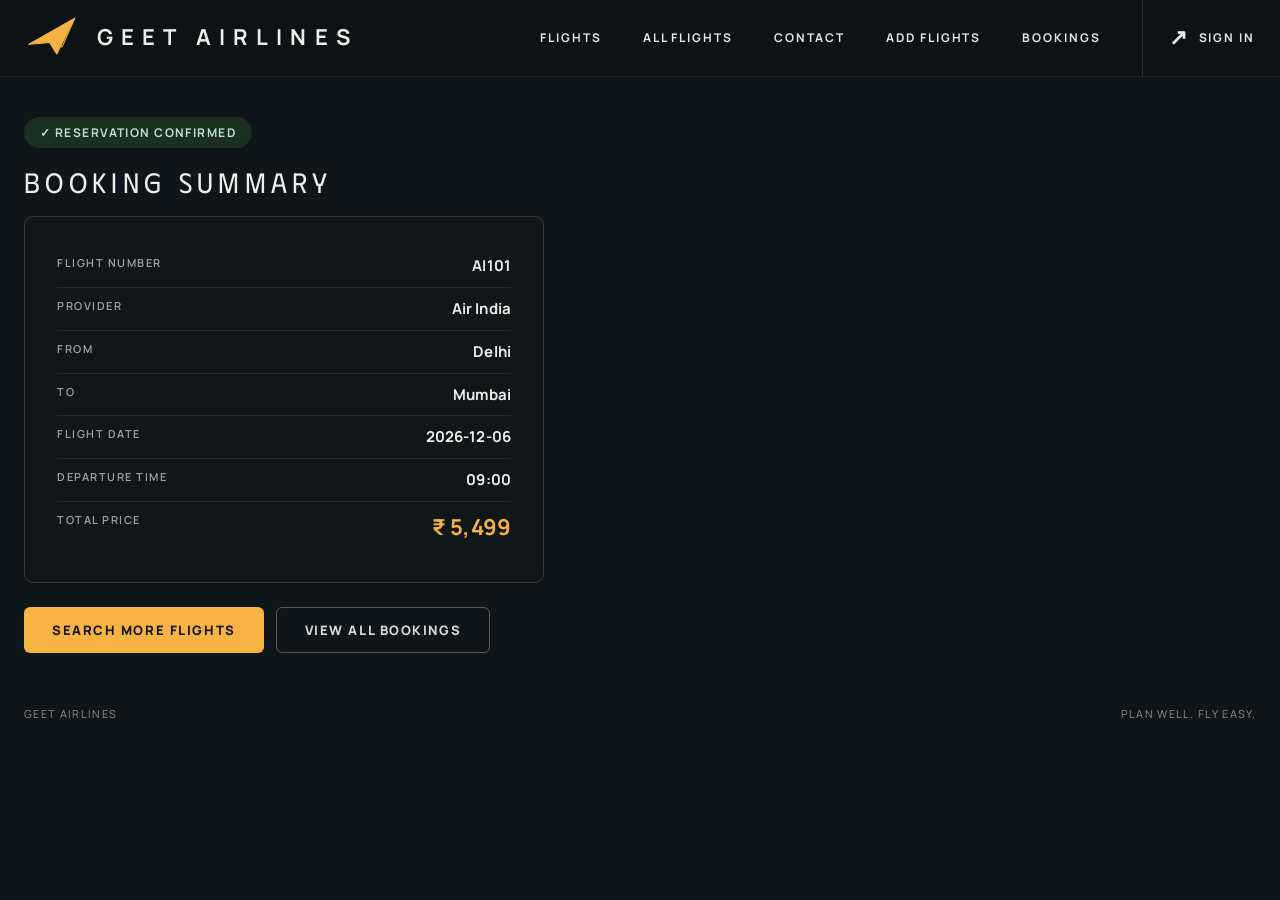
==== summary.html @ dc755e6f "Deploy static pages to root and public with native Cloudflare redirects" ====
<!DOCTYPE html>
<html lang="en">
<head>
  <meta charset="UTF-8">
  <meta name="viewport" content="width=device-width, initial-scale=1">
  <meta name="theme-color" content="#0d1618">
  <title>Reservation Summary | Geet Airlines</title>
  <link rel="stylesheet" href="css/geet.css">
</head>
<body class="departure-page">
<div class="departure-shell">
  <header class="topbar">
    <a class="brand" href="index.html" aria-label="Geet Airlines home">
      <svg class="brand-mark" viewBox="0 0 64 48" aria-hidden="true"><path d="M4 31 55 2 35 42 27 29 4 31Z"/><path d="m27 29 14 5 14-32"/></svg>
      <span>GEET AIRLINES</span>
    </a>
    <nav class="main-nav" aria-label="Main navigation">
      <a href="index.html">Flights</a>
      <a href="viewflights.html">All flights</a>
      <a href="contact.html">Contact</a>
      <a href="addflights.html">Add flights</a>
      <a href="viewbookings.html">Bookings</a>
      <a class="logout-link" href="login.html"><span aria-hidden="true">↗</span> Sign In</a>
    </nav>
  </header>
  <main class="inner-main">
    <p class="confirmed-badge">✓ Reservation confirmed</p>
    <h1 class="page-title">Booking Summary</h1>
    <div class="detail-card">
      <div class="detail-row"><span class="detail-label">Flight Number</span><span id="sFlightNo" class="detail-value col-mono">-</span></div>
      <div class="detail-row"><span class="detail-label">Provider</span><span id="sProvider" class="detail-value">-</span></div>
      <div class="detail-row"><span class="detail-label">From</span><span id="sSource" class="detail-value">-</span></div>
      <div class="detail-row"><span class="detail-label">To</span><span id="sDestination" class="detail-value">-</span></div>
      <div class="detail-row"><span class="detail-label">Flight Date</span><span id="sDate" class="detail-value">-</span></div>
      <div class="detail-row"><span class="detail-label">Departure Time</span><span id="sTime" class="detail-value">-</span></div>
      <div class="detail-row"><span class="detail-label">Total Price</span><span id="sPrice" class="detail-value price-big">-</span></div>
    </div>
    <div style="margin-top:24px;display:flex;gap:12px;flex-wrap:wrap">
      <a class="geet-btn" href="index.html" style="display:inline-flex;width:auto;padding:0 28px">Search More Flights</a>
      <a class="geet-btn secondary" href="viewbookings.html" style="display:inline-flex;width:auto;padding:0 28px">View All Bookings</a>
    </div>
  </main>
  <footer class="site-footer"><span>Geet Airlines</span><span>Plan well. Fly easy.</span></footer>
</div>

<script>
const params = new URLSearchParams(window.location.search);
const bid = parseInt(params.get("bid"));
const bookings = JSON.parse(localStorage.getItem("geet_bookings") || "[]");
const current = bookings.find(b => b.id === bid) || bookings[bookings.length - 1] || {
  flightnumber: "AI101",
  provider: "Air India",
  source: "Delhi",
  destination: "Mumbai",
  date: new Date().toISOString().split("T")[0],
  time: "09:00",
  price: 5499
};

document.getElementById("sFlightNo").textContent = current.flightnumber;
document.getElementById("sProvider").textContent = current.provider;
document.getElementById("sSource").textContent = current.source;
document.getElementById("sDestination").textContent = current.destination;
document.getElementById("sDate").textContent = current.date;
document.getElementById("sTime").textContent = current.time;
document.getElementById("sPrice").textContent = "₹ " + Number(current.price).toLocaleString("en-IN");
</script>
</body>
</html>
---- css/geet.css ----
@import url('https://fonts.googleapis.com/css2?family=DM+Mono:wght@400;500&family=Manrope:wght@400;500;600;700;800&family=Phudu:wght@400;500&display=swap');
:root{color-scheme:dark;--ink:#0d1618;--ink-raised:#111a1c;--rule:#30383a;--paper:#edede9;--muted:#9da5a2;--amber:#f7b342;--green:#bddecb;--sans:'Manrope',Arial,sans-serif;--mono:'DM Mono',Consolas,monospace}
*{box-sizing:border-box}html{min-height:100%;background:var(--ink)}body{margin:0;background:var(--ink);color:var(--paper);font:14px/1.45 var(--sans);letter-spacing:.01em}a{color:inherit;text-decoration:none}button,select{font:inherit}.departure-shell{width:min(100%,1505px);min-height:100vh;margin:0 auto;background:var(--ink);overflow:hidden}.topbar{height:77px;display:flex;align-items:center;padding:0 25px;border-bottom:1px solid #1b2426;background:#0c1315;gap:28px}.brand{height:100%;display:flex;align-items:center;gap:14px;flex:0 0 31%;font-size:22px;font-weight:700;letter-spacing:.37em;white-space:nowrap}.brand-mark{width:58px;height:44px;fill:var(--amber);stroke:var(--amber);stroke-width:1.1;stroke-linejoin:round}.brand-mark path+path{fill:none}.main-nav{height:100%;display:flex;align-items:center;justify-content:flex-end;gap:clamp(18px,3.2vw,48px);flex:1}.main-nav a{position:relative;height:100%;display:flex;align-items:center;font-size:12px;font-weight:700;letter-spacing:.16em;text-transform:uppercase;white-space:nowrap;color:#e4e6e2}.main-nav a:hover,.main-nav a:focus-visible{color:var(--amber)}.main-nav a.active:after{position:absolute;content:'';height:3px;left:0;right:0;bottom:18px;background:var(--amber)}.main-nav .logout-link{border-left:1px solid #293134;padding-left:26px;gap:10px}.logout-link span{font-size:22px;color:var(--paper)}
.panorama{height:238px;position:relative;overflow:hidden}.photo-track{height:100%;display:grid;grid-template-columns:1fr 1.1fr 1fr;gap:3px}.photo-panel{position:relative;overflow:hidden;margin:0;min-width:0;background:#172022}.photo-panel img{display:block;width:100%;height:100%;object-fit:cover;transition:filter .45s ease,transform .6s ease;filter:saturate(.78) brightness(.8)}.photo-panel.is-active img{filter:saturate(.97) brightness(.97);transform:scale(1.012)}.photo-panel figcaption{position:absolute;width:1px;height:1px;overflow:hidden;clip:rect(0,0,0,0);white-space:nowrap}.slide-arrow{position:absolute;top:50%;transform:translateY(-50%);width:47px;height:47px;border:1px solid #fff5;border-radius:50%;background:#111a1ccc;color:white;font-size:34px;font-weight:300;line-height:35px;cursor:pointer;transition:background .2s ease}.slide-arrow:hover,.slide-arrow:focus-visible{background:var(--amber);color:#121819}.slide-prev{left:24px}.slide-next{right:24px}.slide-dots{position:absolute;left:50%;bottom:13px;transform:translateX(-50%);display:flex;gap:13px;padding:7px 12px;border-radius:20px;background:#11171970}.slide-dots button{width:10px;height:10px;border:0;border-radius:50%;padding:0;background:#b8b9b2;opacity:.7;cursor:pointer}.slide-dots button.is-active{background:var(--amber);opacity:1;transform:scale(1.13)}
.search-board{margin:24px 24px 0;padding:18px 30px;border:1px solid #343b3d;border-radius:9px;background:#101719}.search-form{display:grid;grid-template-columns:1.1fr 1.1fr 1.1fr .8fr;gap:30px;align-items:end}.field{position:relative;min-width:0;display:grid;gap:4px;color:#d8d9d4;font-size:12px;font-weight:500}.field select{height:45px;width:100%;appearance:none;border:1px solid #565b5b;border-radius:6px;padding:0 42px 0 16px;color:#f0f0eb;background:#151c1e url("data:image/svg+xml,%3Csvg xmlns='http://www.w3.org/2000/svg' width='16' height='16' viewBox='0 0 16 16'%3E%3Cpath d='m3 6 5 5 5-5' fill='none' stroke='%23edede9' stroke-width='1.8'/%3E%3C/svg%3E") no-repeat right 14px center;font-size:14px;outline:none}.field select:focus{border-color:var(--amber);box-shadow:0 0 0 2px #f7b34230}.search-button{height:45px;border:0;border-radius:6px;background:var(--amber);color:#111719;text-transform:uppercase;letter-spacing:.12em;font-weight:800;display:flex;align-items:center;justify-content:center;gap:13px;cursor:pointer;transition:filter .2s ease,transform .2s ease}.search-button:hover{filter:brightness(1.06);transform:translateY(-1px)}.search-button svg{width:22px;height:22px;fill:none;stroke:currentColor;stroke-width:2.1;stroke-linecap:round}
.results-section{margin:0 24px}.results-heading{height:63px;display:flex;align-items:center;gap:24px}.results-heading h1{margin:0;font:400 27px/1 'Phudu','Arial Narrow',sans-serif;letter-spacing:.19em;text-transform:uppercase;white-space:nowrap}.sample-label{padding-left:22px;border-left:1px solid #485052;color:var(--amber);font-size:12px;font-weight:500;letter-spacing:.24em;text-transform:uppercase;white-space:nowrap}.results-count{margin-left:auto;font:500 11px/1 var(--mono);letter-spacing:.14em;text-transform:uppercase;color:#deded8;white-space:nowrap}.results-count strong{font-weight:500;color:inherit}.notice{margin:0;padding:10px 14px;border-left:3px solid var(--amber);background:#182022;color:#e7e7e1}.notice-error{border-color:#db7770}
.table-scroll{overflow-x:auto}.flight-board{width:100%;border-collapse:collapse;table-layout:fixed;border:1px solid #343b3d;background:#101719}.flight-board th{height:42px;padding:8px 12px;border:1px solid #343b3d;text-align:left;color:#d9dad5;font:500 12px/1 var(--mono);letter-spacing:.1em;text-transform:uppercase;white-space:nowrap}.flight-board td{height:42px;padding:6px 12px;border:1px solid #30383a;font-size:15px;font-weight:600;white-space:nowrap}.flight-board tbody tr{transition:background .16s ease}.flight-board tbody tr:hover{background:#182225}.flight-board th:nth-child(1),.flight-board td:nth-child(1){width:5%;text-align:center}.flight-board th:nth-child(2),.flight-board td:nth-child(2){width:15%}.flight-board th:nth-child(3),.flight-board td:nth-child(3){width:20%}.flight-board th:nth-child(4),.flight-board td:nth-child(4){width:10%}.flight-board th:nth-child(5),.flight-board td:nth-child(5){width:14%}.flight-board th:nth-child(6),.flight-board td:nth-child(6){width:11%;text-align:right}.flight-board th:nth-child(7),.flight-board td:nth-child(7){width:12%;text-align:center}.flight-board th:nth-child(8),.flight-board td:nth-child(8){width:13%;text-align:center}.flight-board .serial{font:500 16px/1 var(--mono);color:var(--amber)}.flight-number{font-family:var(--mono);letter-spacing:.04em}.provider-cell{letter-spacing:.12em}.price{font-size:18px!important;font-weight:800!important}.rupee{font-family:var(--sans)}.duration{font-family:var(--mono);font-size:13px!important;font-weight:400!important}.book-button{display:inline-flex;min-width:145px;height:33px;align-items:center;justify-content:center;gap:9px;border-radius:5px;background:var(--amber);color:#101719;font-size:12px;font-weight:800;letter-spacing:.12em;text-transform:uppercase;transition:filter .2s ease}.book-button:hover,.book-button:focus-visible{filter:brightness(1.1);color:#101719}.book-button span{font-size:15px}.empty-state{text-align:center!important;padding:32px!important;color:var(--muted)!important}.site-footer{display:flex;justify-content:space-between;padding:25px 24px 34px;color:#87908d;font-size:11px;letter-spacing:.12em;text-transform:uppercase}
@media(max-width:900px){.topbar{height:auto;min-height:72px;padding:10px 18px;flex-wrap:wrap;gap:6px}.brand{height:52px;flex:1 1 100%;font-size:18px}.brand-mark{width:42px;height:36px}.main-nav{height:42px;justify-content:flex-start;gap:22px;overflow-x:auto}.main-nav a{font-size:10px}.main-nav a.active:after{bottom:2px}.main-nav .logout-link{padding-left:15px}.panorama{height:clamp(155px,27vw,238px)}.search-board{margin:18px 16px 0;padding:14px}.search-form{grid-template-columns:repeat(2,minmax(0,1fr));gap:12px}.search-button{min-height:45px}.results-section{margin:0 16px}.results-heading{height:60px;gap:13px}.results-heading h1{font-size:22px;letter-spacing:.13em}.sample-label{padding-left:13px;font-size:10px}.results-count{font-size:9px}.flight-board{min-width:900px}.site-footer{padding-left:16px;padding-right:16px}}
@media(max-width:540px){.topbar{padding-left:14px;padding-right:14px}.brand{font-size:16px;letter-spacing:.3em}.main-nav{gap:17px}.panorama{height:190px}.photo-track{grid-template-columns:1fr 1fr 1fr}.photo-panel img{filter:saturate(.85) brightness(.86)}.slide-arrow{width:36px;height:36px;font-size:26px;line-height:27px}.slide-prev{left:10px}.slide-next{right:10px}.search-board{margin:14px 10px 0;padding:12px}.search-form{gap:10px}.field{font-size:11px}.field select{height:42px;padding-left:10px;font-size:12px}.search-button{height:42px;font-size:11px;gap:7px}.results-section{margin:0 10px}.results-heading{height:auto;min-height:65px;flex-wrap:wrap;column-gap:11px;row-gap:6px;padding:12px 0}.results-heading h1{font-size:20px}.sample-label{font-size:9px}.results-count{flex:1 0 100%;margin:0}.site-footer{padding:22px 10px;font-size:9px}}
@media(prefers-reduced-motion:reduce){*,*::before,*::after{scroll-behavior:auto!important;transition:none!important;animation:none!important}.photo-panel img{transform:none!important}}

/* ── Auth pages (login / register) ──────────────────────────────────── */
.auth-shell{min-height:100vh;display:flex;align-items:center;justify-content:center;padding:40px 16px;background:var(--ink)}
.auth-card{width:min(100%,440px);border:1px solid #343b3d;border-radius:12px;background:#101719;padding:40px 36px}
.auth-brand{display:flex;align-items:center;gap:12px;margin-bottom:32px;text-decoration:none}
.auth-brand svg{width:44px;height:33px;fill:var(--amber);stroke:var(--amber);stroke-width:1.1;stroke-linejoin:round}
.auth-brand svg path+path{fill:none}
.auth-brand span{font-size:17px;font-weight:700;letter-spacing:.35em;color:var(--paper)}
.auth-title{margin:0 0 24px;font:400 26px/1 'Phudu','Arial Narrow',sans-serif;letter-spacing:.18em;text-transform:uppercase;color:var(--paper)}
.auth-notice{margin:0 0 20px;padding:10px 14px;border-left:3px solid #db7770;background:#182022;color:#e7e7e1;font-size:13px}
.auth-notice.ok{border-color:var(--green)}
.form-row{display:grid;gap:14px;margin-bottom:22px}
.form-field{display:grid;gap:5px}
.form-field label{font-size:11px;font-weight:600;letter-spacing:.16em;text-transform:uppercase;color:var(--muted)}
.form-field input,.form-field textarea,.form-field select{height:44px;width:100%;border:1px solid #565b5b;border-radius:6px;padding:0 14px;background:#151c1e;color:#f0f0eb;font:14px var(--sans);outline:none;appearance:none;transition:border-color .18s}
.form-field textarea{height:100px;padding:10px 14px;resize:vertical}
.form-field select{background:#151c1e url("data:image/svg+xml,%3Csvg xmlns='http://www.w3.org/2000/svg' width='16' height='16' viewBox='0 0 16 16'%3E%3Cpath d='m3 6 5 5 5-5' fill='none' stroke='%23edede9' stroke-width='1.8'/%3E%3C/svg%3E") no-repeat right 14px center}
.form-field input:focus,.form-field textarea:focus,.form-field select:focus{border-color:var(--amber);box-shadow:0 0 0 2px #f7b34230}
.form-field input[readonly]{opacity:.65;cursor:not-allowed}
.radio-group{display:flex;gap:20px;padding:10px 0}
.radio-group label{display:flex;align-items:center;gap:7px;font-size:14px;font-weight:600;color:#d8d9d4;cursor:pointer}
.radio-group input[type=radio]{width:16px;height:16px;accent-color:var(--amber)}
.geet-btn{width:100%;height:46px;border:0;border-radius:6px;background:var(--amber);color:#111719;font:800 13px var(--sans);letter-spacing:.12em;text-transform:uppercase;cursor:pointer;transition:filter .2s,transform .2s;display:flex;align-items:center;justify-content:center;gap:10px}
.geet-btn:hover{filter:brightness(1.07);transform:translateY(-1px)}
.geet-btn.secondary{background:transparent;border:1px solid #565b5b;color:#d8d9d4}
.geet-btn.secondary:hover{border-color:var(--amber);color:var(--amber)}
.geet-btn.danger{background:#c0392b}
.geet-btn.danger:hover{filter:brightness(1.1)}
.auth-link{display:block;margin-top:18px;text-align:center;font-size:12px;font-weight:600;letter-spacing:.08em;color:var(--muted)}
.auth-link a{color:var(--amber)}
.auth-link a:hover{text-decoration:underline}

/* ── Inner pages (authenticated) ────────────────────────────────────── */
.inner-main{padding:28px 24px;max-width:960px}
.page-title{margin:0 0 20px;font:400 28px/1 'Phudu','Arial Narrow',sans-serif;letter-spacing:.19em;text-transform:uppercase;color:var(--paper)}
.page-actions{display:flex;align-items:center;gap:12px;margin-bottom:20px;flex-wrap:wrap}
.page-notice{margin:0 0 18px;padding:10px 14px;border-left:3px solid var(--amber);background:#182022;color:#e7e7e1;font-size:13px}
.page-notice.error{border-color:#db7770}
.page-notice.success{border-color:var(--green)}

/* ── Form card ──────────────────────────────────────────────────────── */
.form-card{border:1px solid #343b3d;border-radius:9px;background:#101719;padding:28px 32px;max-width:620px}
.form-card .form-row{margin-bottom:0}
.form-submit-row{display:flex;gap:12px;margin-top:24px;flex-wrap:wrap}
.form-submit-row .geet-btn{flex:1;min-width:140px}

/* ── Detail card (booking summary) ─────────────────────────────────── */
.detail-card{border:1px solid #343b3d;border-radius:9px;background:#101719;padding:28px 32px;max-width:520px}
.detail-row{display:flex;justify-content:space-between;padding:10px 0;border-bottom:1px solid #202a2c}
.detail-row:last-child{border-bottom:0}
.detail-label{font-size:11px;font-weight:600;letter-spacing:.14em;text-transform:uppercase;color:var(--muted)}
.detail-value{font-size:15px;font-weight:700;color:var(--paper);text-align:right}
.detail-value.price-big{font-size:22px;color:var(--amber)}
.confirmed-badge{display:inline-flex;align-items:center;gap:8px;padding:7px 16px;border-radius:20px;background:#1b2e22;color:var(--green);font-size:12px;font-weight:700;letter-spacing:.12em;text-transform:uppercase;margin-bottom:20px}

/* ── Data table (admin view flights / bookings) ─────────────────────── */
.data-table-wrap{overflow-x:auto}
.data-table{width:100%;border-collapse:collapse;border:1px solid #343b3d;background:#101719}
.data-table th{height:40px;padding:8px 12px;border:1px solid #343b3d;text-align:left;color:#d9dad5;font:500 11px/1 var(--mono);letter-spacing:.1em;text-transform:uppercase;white-space:nowrap}
.data-table td{height:40px;padding:6px 12px;border:1px solid #30383a;font-size:14px;font-weight:600;white-space:nowrap;color:var(--paper)}
.data-table tbody tr:hover{background:#182225}
.data-table .col-serial{font-family:var(--mono);font-size:13px;color:var(--amber);text-align:center}
.data-table .col-mono{font-family:var(--mono)}
.data-table .col-price{font-size:16px!important;font-weight:800!important;text-align:right}
.data-table .col-actions{text-align:center;white-space:nowrap}
.tbl-link{display:inline-flex;align-items:center;justify-content:center;height:28px;padding:0 14px;border-radius:4px;font-size:11px;font-weight:800;letter-spacing:.1em;text-transform:uppercase;color:var(--paper);border:1px solid #565b5b;transition:border-color .15s,color .15s}
.tbl-link:hover{border-color:var(--amber);color:var(--amber)}
.tbl-link.amber{background:var(--amber);border-color:var(--amber);color:#111719}
.tbl-link.amber:hover{filter:brightness(1.08);color:#111719}
.tbl-link.red{border-color:#c0392b;color:#c0392b}
.tbl-link.red:hover{background:#c0392b;color:#fff}
.tbl-delete-form{display:inline}

/* ── Contact form specific ──────────────────────────────────────────── */
.contact-wrap{max-width:620px}
.contact-wrap .form-field input,.contact-wrap .form-field textarea{font-size:14px}

@media(max-width:900px){.inner-main{padding:20px 16px}.form-card{padding:22px 20px}.auth-card{padding:30px 22px}}
@media(max-width:540px){.inner-main{padding:14px 10px}.page-title{font-size:22px}.form-card{padding:18px 14px}.detail-card{padding:18px 14px}.auth-card{padding:22px 14px}}
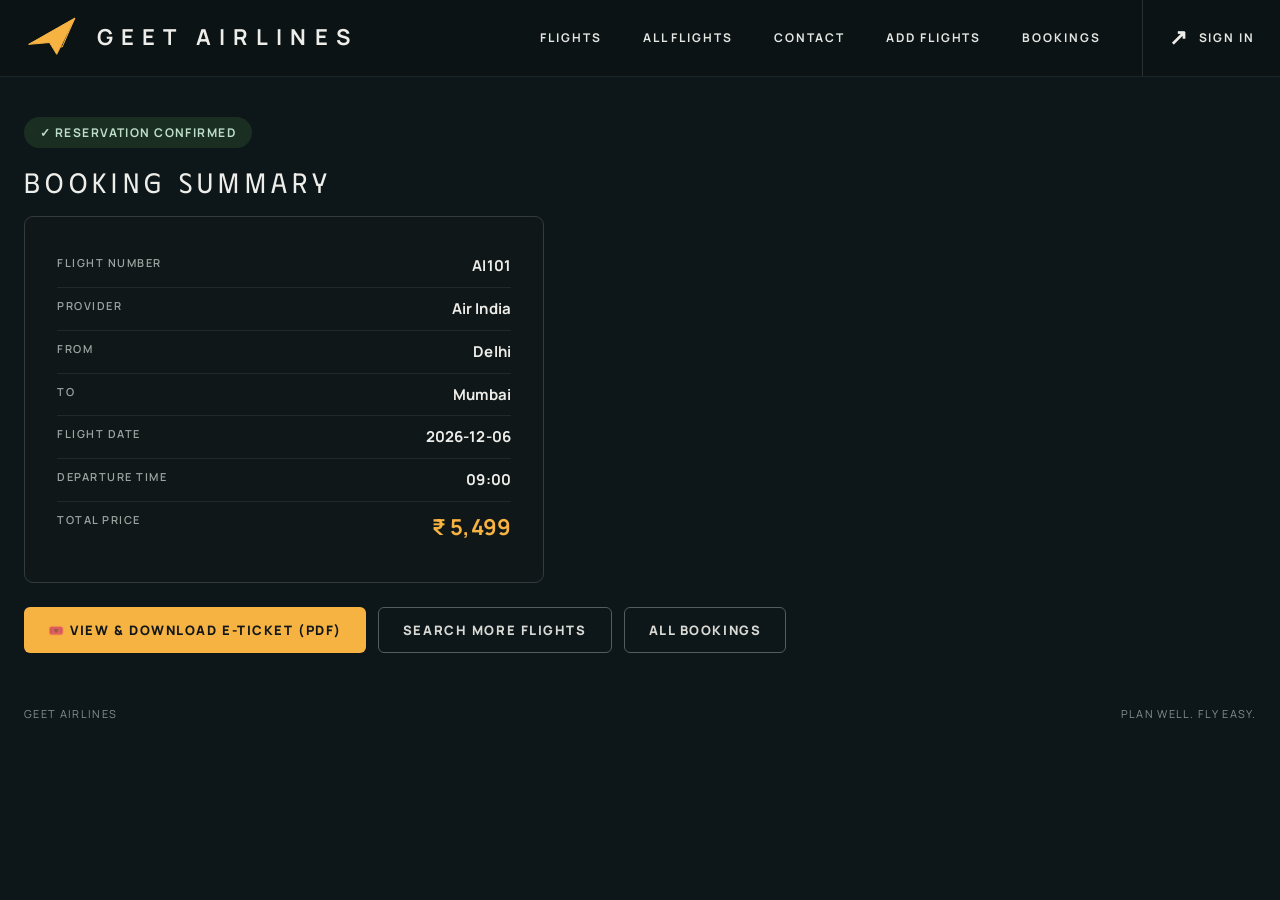
==== commit a31841c1: "Add official E-Ticket and Boarding Pass with scannable QR code, baggage allowance, and PDF download" ====
--- a/summary.html
+++ b/summary.html
@@ -36,8 +36,9 @@
       <div class="detail-row"><span class="detail-label">Total Price</span><span id="sPrice" class="detail-value price-big">-</span></div>
     </div>
     <div style="margin-top:24px;display:flex;gap:12px;flex-wrap:wrap">
-      <a class="geet-btn" href="index.html" style="display:inline-flex;width:auto;padding:0 28px">Search More Flights</a>
-      <a class="geet-btn secondary" href="viewbookings.html" style="display:inline-flex;width:auto;padding:0 28px">View All Bookings</a>
+      <a class="geet-btn" id="ticketBtn" href="ticket.html" style="display:inline-flex;width:auto;padding:0 24px">🎟️ View & Download E-Ticket (PDF)</a>
+      <a class="geet-btn secondary" href="index.html" style="display:inline-flex;width:auto;padding:0 24px">Search More Flights</a>
+      <a class="geet-btn secondary" href="viewbookings.html" style="display:inline-flex;width:auto;padding:0 24px">All Bookings</a>
     </div>
   </main>
   <footer class="site-footer"><span>Geet Airlines</span><span>Plan well. Fly easy.</span></footer>
@@ -64,6 +65,7 @@
 document.getElementById("sDate").textContent = current.date;
 document.getElementById("sTime").textContent = current.time;
 document.getElementById("sPrice").textContent = "₹ " + Number(current.price).toLocaleString("en-IN");
+document.getElementById("ticketBtn").href = "ticket.html?bid=" + (current.id || bid);
 </script>
 </body>
 </html>
